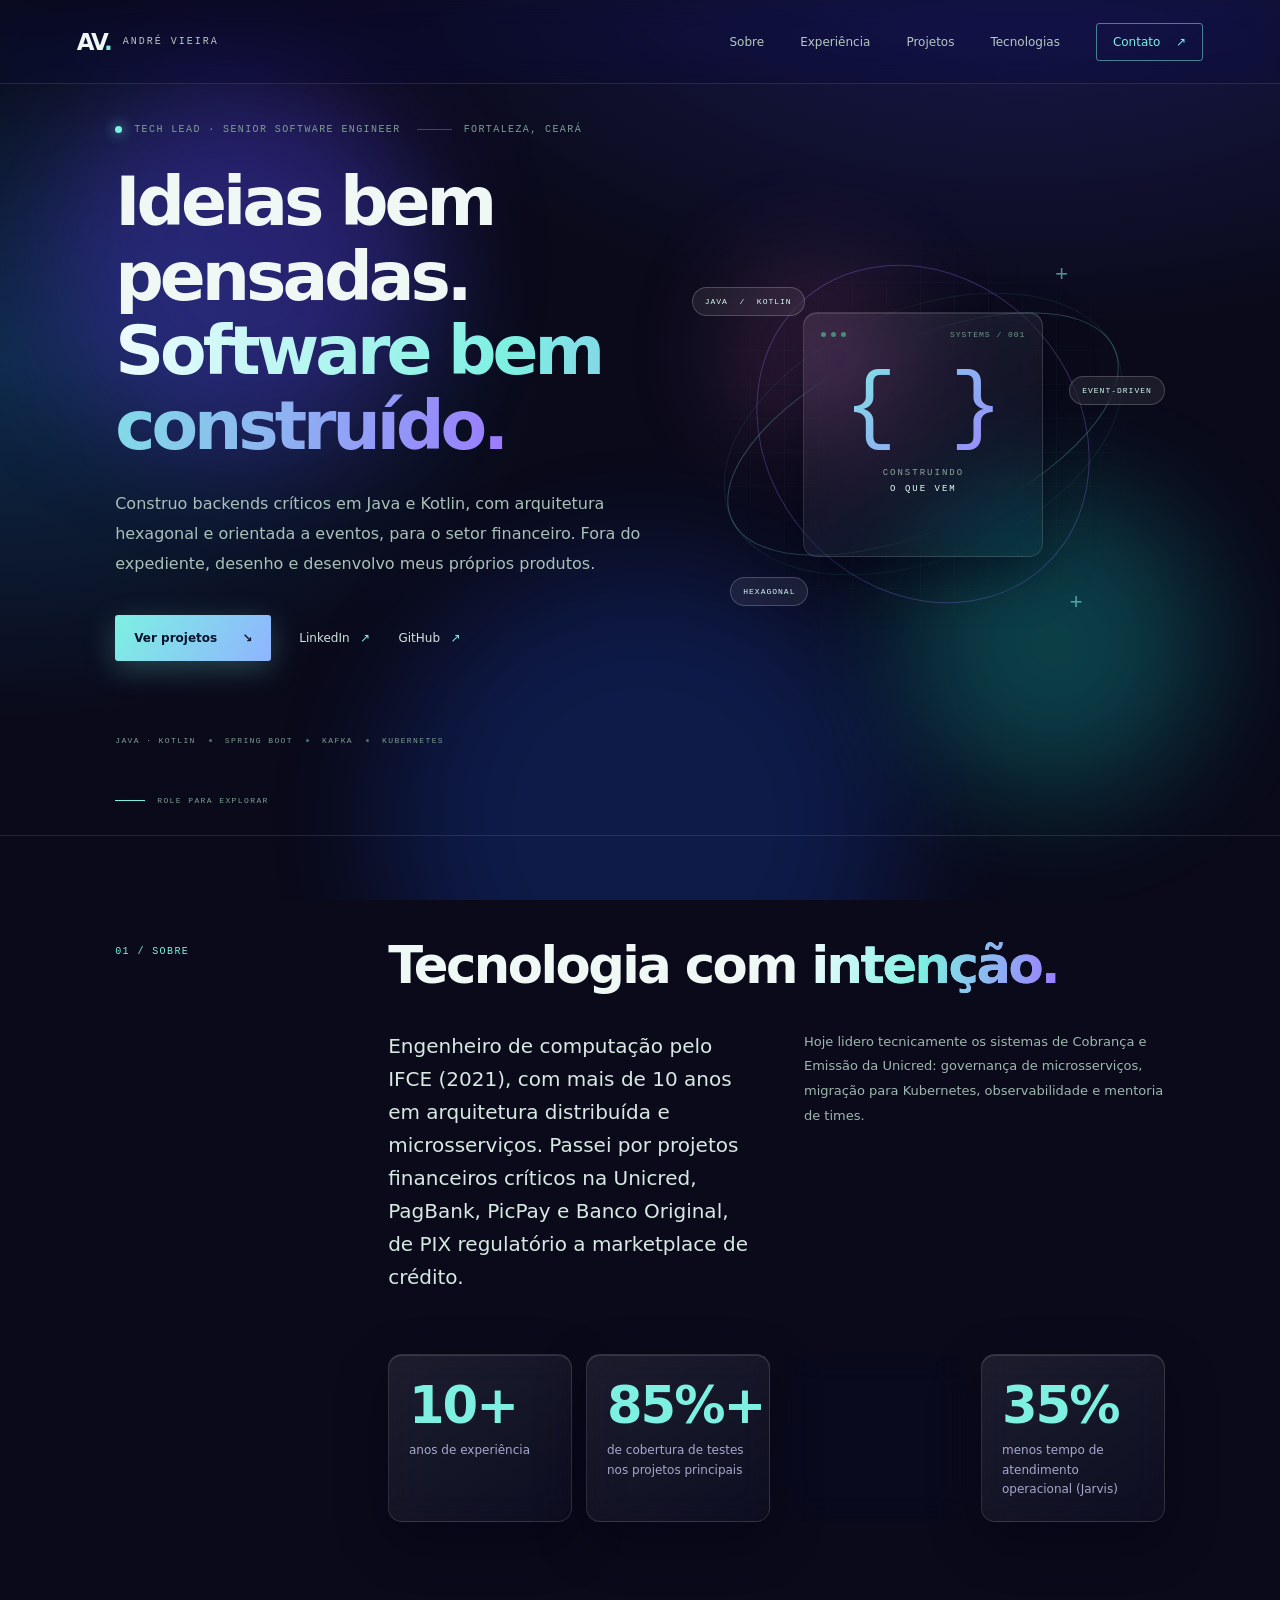
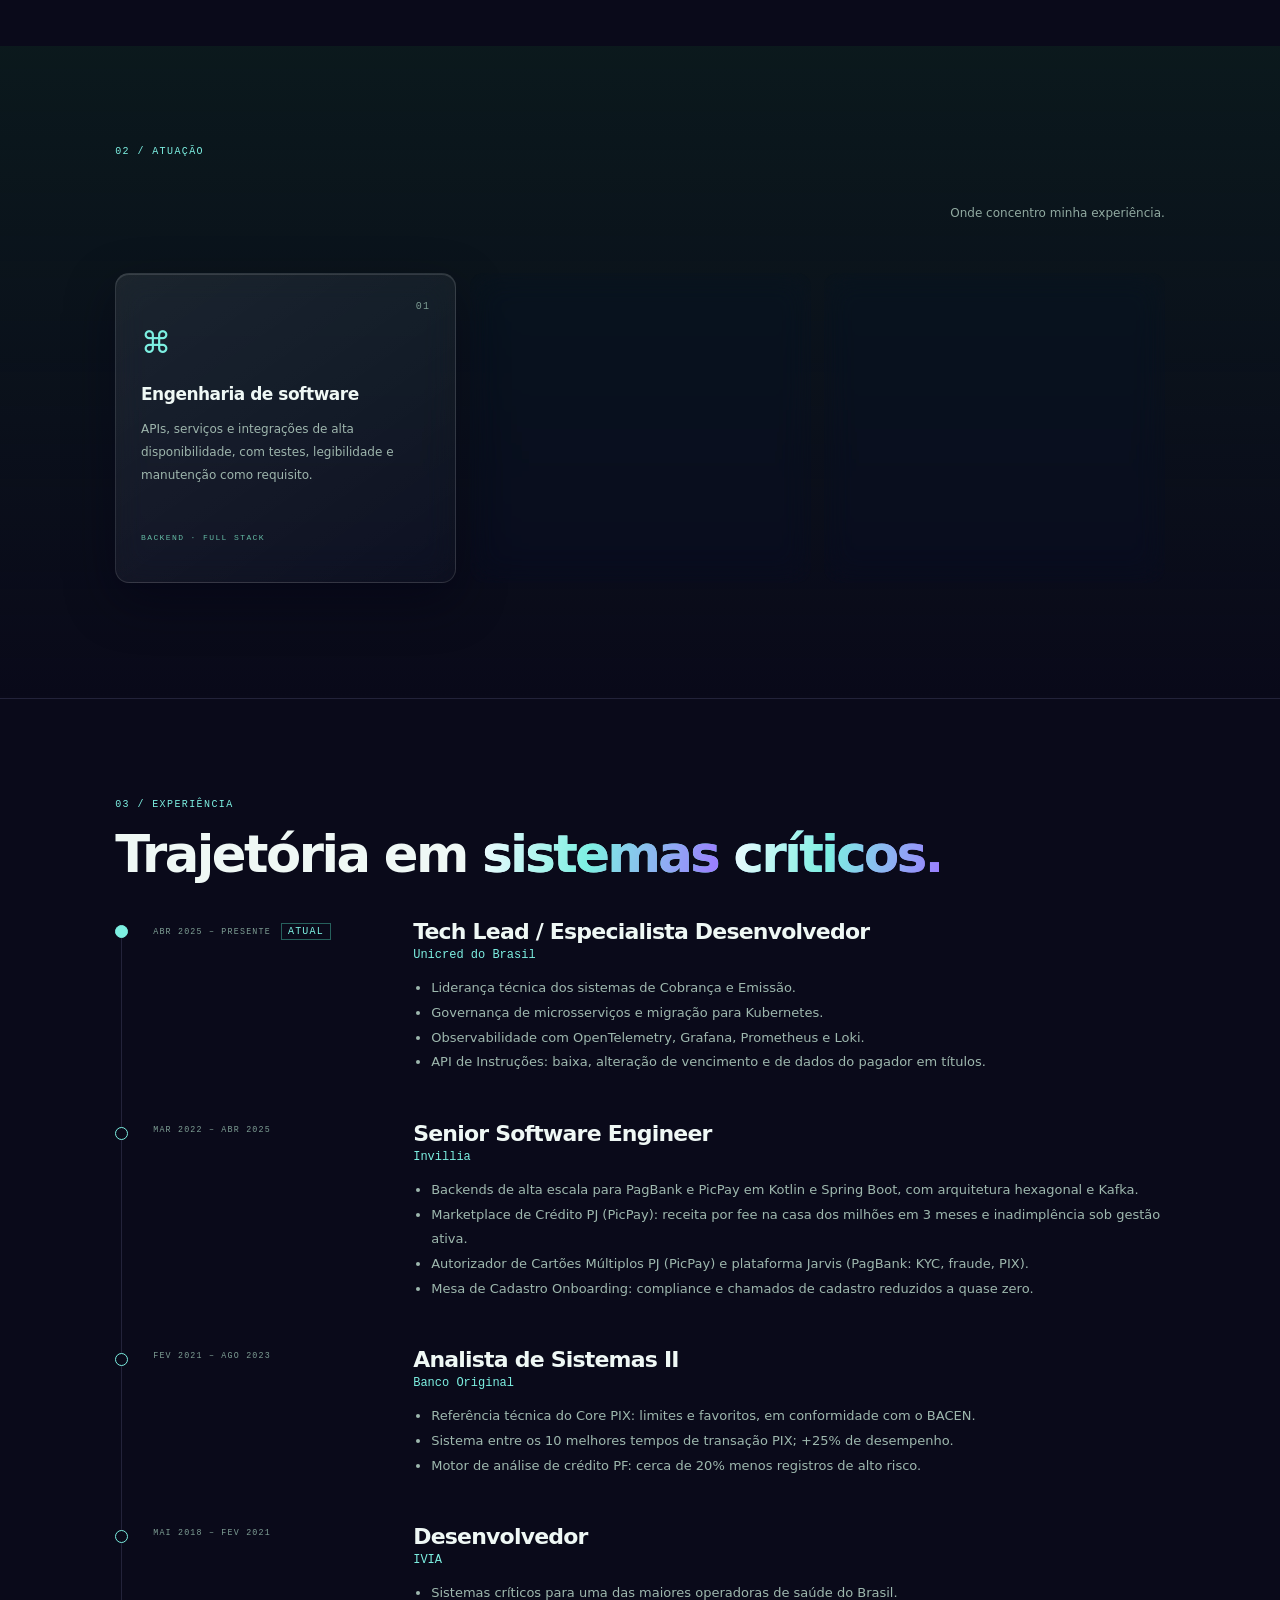
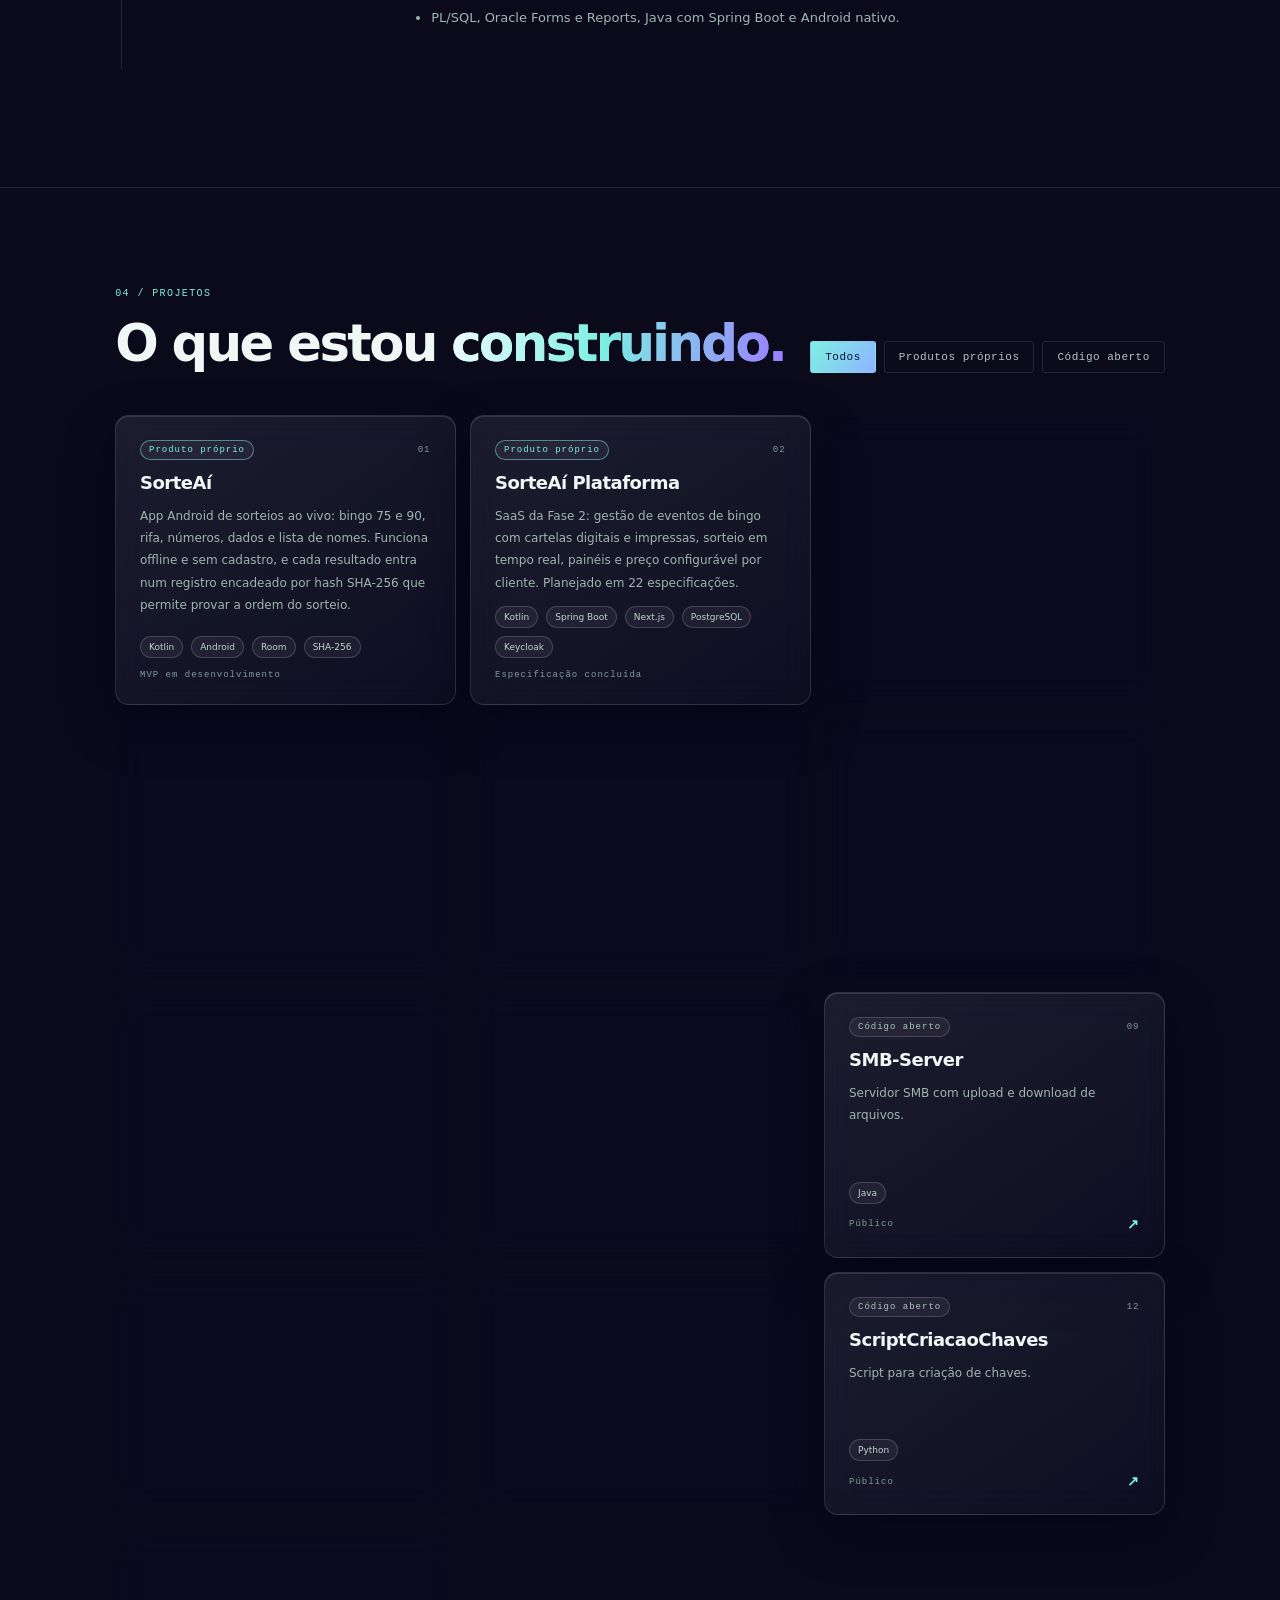
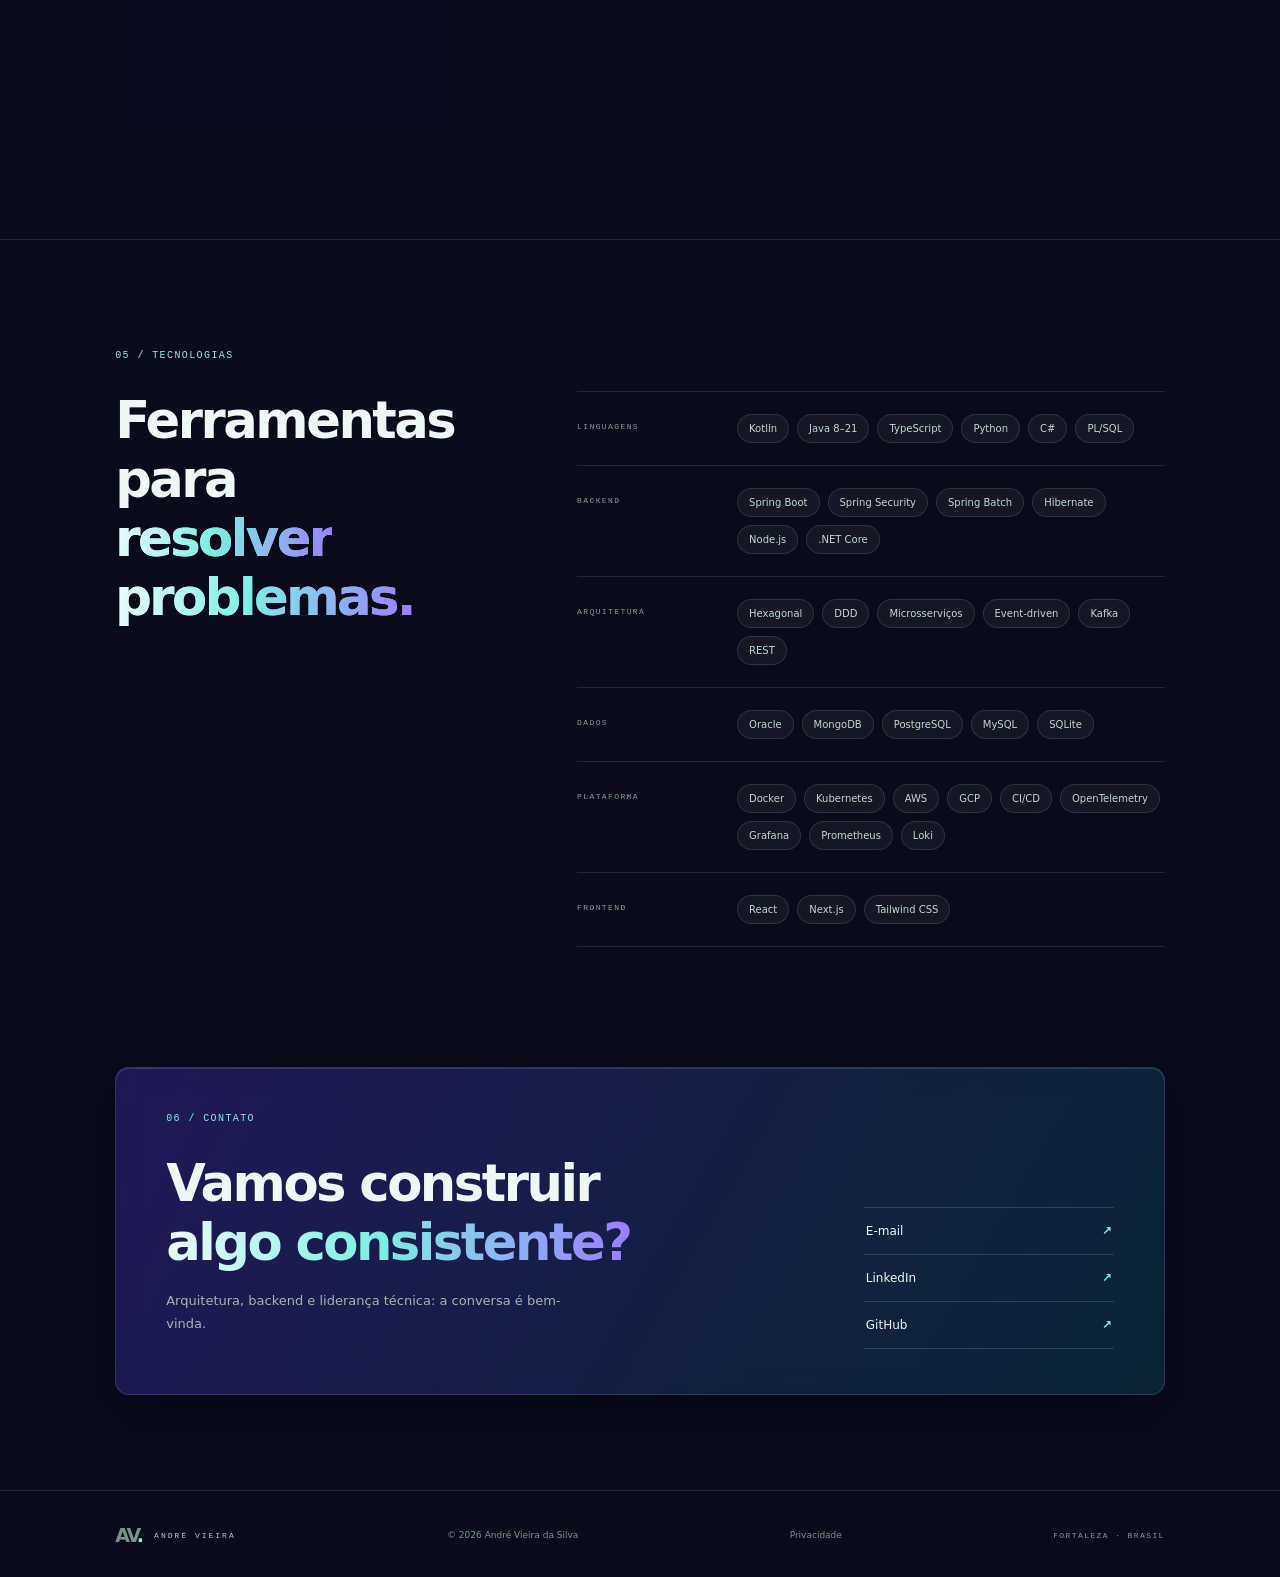
==== index.html @ d9280646 "Site pessoal: versão inicial (modelo Vidro)" ====
<!doctype html>
<html lang="pt-BR">
<head>
  <meta charset="utf-8">
  <meta name="viewport" content="width=device-width, initial-scale=1">
  <meta name="theme-color" content="#0a0a1a">
  <title>André Vieira — Tech Lead e Engenheiro de Software</title>
  <meta name="description" content="Tech Lead e Senior Software Engineer com mais de 10 anos em Java, Kotlin, Spring Boot e arquitetura orientada a eventos. Fortaleza, CE.">
  <meta property="og:title" content="André Vieira — Tech Lead e Engenheiro de Software">
  <meta property="og:description" content="Backends críticos em Java e Kotlin, arquitetura hexagonal e orientada a eventos.">
  <meta property="og:type" content="website">
  <meta property="og:locale" content="pt_BR">
  <link rel="icon" href="assets/favicon.svg" type="image/svg+xml">
  <link rel="manifest" href="site.webmanifest">
  <link rel="stylesheet" href="base-site.css">
  <link rel="stylesheet" href="base.css">
  <link rel="stylesheet" href="extras.css">
  <link rel="stylesheet" href="style.css">
</head>
<body>
  <noscript><p style="padding:2rem;color:#eff8f5">Este site precisa de JavaScript. Contato: sgavsnake@gmail.com · linkedin.com/in/andre-vieira-da-silva · github.com/engcomandre</p></noscript>
  <script src="content.js"></script>
  <script src="base.js"></script>
  <script src="sections.js"></script>
  <script src="app.js"></script>
</body>
</html>
---- base-site.css ----
:root{--bg:#071716;--bg2:#0b201e;--panel:#0d2421;--line:rgba(172,224,211,.13);--text:#eff8f5;--muted:#9bb4ad;--teal:#51e0c0;--teal2:#20b99c;--mono:"DM Mono",monospace;--sans:"Manrope",sans-serif}
*{box-sizing:border-box}html{scroll-behavior:smooth;scroll-padding-top:90px}body{margin:0;background:var(--bg);color:var(--text);font-family:var(--sans);overflow-x:hidden}a{color:inherit;text-decoration:none}.ambient{position:absolute;pointer-events:none;filter:blur(90px);opacity:.12;border-radius:50%;z-index:-1}.ambient-one{width:480px;height:480px;background:#1bc5a4;top:80px;right:4%}.ambient-two{width:360px;height:360px;background:#1c8d83;top:1150px;left:-180px}.site-header{height:84px;display:flex;align-items:center;justify-content:space-between;padding:0 max(6vw,24px);border-bottom:1px solid var(--line);position:sticky;top:0;background:rgba(7,23,22,.84);backdrop-filter:blur(18px);z-index:10}.brand{display:flex;align-items:center;gap:12px}.brand-mark{font-weight:800;font-size:23px;letter-spacing:-2px}.brand-mark span{color:var(--teal)}.brand-name{font:500 10px var(--mono);letter-spacing:2px;color:#b8cbc5}.nav{display:flex;align-items:center;gap:36px;font-size:12px;color:#b5c8c2}.nav a:hover,.text-link:hover{color:var(--teal)}.nav-cta{border:1px solid rgba(81,224,192,.45);padding:11px 16px;border-radius:3px;color:var(--teal)}.nav-cta span{margin-left:12px}.menu-toggle{display:none;background:none;border:0}.section-wrap{padding-left:max(9vw,28px);padding-right:max(9vw,28px)}.hero{min-height:690px;display:grid;grid-template-columns:1.08fr .92fr;align-items:center;position:relative;padding-top:40px;padding-bottom:90px}.eyebrow,.section-kicker,.hero-meta,.scroll-note,.card-index,.card-foot,.stack-label,.footer-note{font:10px var(--mono);letter-spacing:1.4px;color:#7e9e94}.eyebrow{display:flex;align-items:center;gap:12px}.status-dot{width:7px;height:7px;border-radius:50%;background:var(--teal);box-shadow:0 0 13px var(--teal)}.eyebrow-line{height:1px;width:35px;background:#31544c;margin-left:4px}.hero h1{font-size:clamp(42px,5.3vw,76px);letter-spacing:-4px;line-height:1.1;margin:30px 0 25px;font-weight:700}.gradient-text{background:linear-gradient(100deg,#e8fff8 0%,#51e0c0 58%,#35b7c1 100%);-webkit-background-clip:text;background-clip:text;color:transparent}.hero-lead{font-size:16px;line-height:1.9;color:#a9c0b8;max-width:560px}.hero-actions{display:flex;align-items:center;gap:28px;margin-top:35px}.button{display:inline-flex;gap:25px;align-items:center;padding:16px 19px;font-size:12px;font-weight:700;border-radius:3px}.button-primary{background:var(--teal);color:#05211c}.button-primary:hover{background:#8bf2d8;transform:translateY(-2px)}.text-link{font-size:12px;color:#d2e5de}.text-link span{color:var(--teal);margin-left:7px}.hero-meta{display:flex;align-items:center;gap:13px;margin-top:75px;font-size:8px}.hero-meta i{height:3px;width:3px;background:#4a7769;border-radius:50%}.hero-art{height:490px;position:relative;display:grid;place-items:center}.art-grid{position:absolute;inset:5% 0;background-image:linear-gradient(rgba(94,170,149,.08) 1px,transparent 1px),linear-gradient(90deg,rgba(94,170,149,.08) 1px,transparent 1px);background-size:34px 34px;mask-image:radial-gradient(ellipse,black 20%,transparent 72%)}.orbit{position:absolute;border:1px solid rgba(81,224,192,.19);border-radius:50%;transform:rotate(-24deg)}.orbit-a{width:420px;height:190px}.orbit-b{width:360px;height:310px;transform:rotate(48deg)}.orbit-c{width:250px;height:420px;transform:rotate(67deg);border-color:rgba(81,224,192,.1)}.core-card{width:240px;height:245px;background:linear-gradient(145deg,rgba(20,55,49,.96),rgba(7,25,23,.96));border:1px solid rgba(81,224,192,.45);box-shadow:0 20px 80px #020b0a,0 0 55px rgba(39,195,160,.12);position:relative;z-index:2;padding:17px}.core-top{display:flex;gap:5px;align-items:center}.core-dot{width:5px;height:5px;border-radius:50%;background:#4c8979}.core-label{font:8px var(--mono);letter-spacing:1px;color:#72998d;margin-left:auto}.core-symbol{font:88px var(--mono);font-weight:400;color:var(--teal);text-align:center;margin:20px 0 7px;text-shadow:0 0 30px rgba(81,224,192,.35)}.core-caption{font:9px var(--mono);letter-spacing:2px;color:#8aa89e;line-height:1.8;text-align:center}.core-caption b{color:#e1fff5;font-weight:500}.float-tag{position:absolute;font:8px var(--mono);letter-spacing:1px;color:#9bc8ba;border:1px solid rgba(81,224,192,.24);background:#0a201d;padding:9px 12px;z-index:3}.tag-a{top:20%;left:2%}.tag-b{right:0;top:38%}.tag-c{bottom:15%;left:10%}.art-cross{position:absolute;color:var(--teal);opacity:.6;font:22px var(--mono)}.cross-a{top:15%;right:20%}.cross-b{bottom:13%;right:17%}.scroll-note{position:absolute;bottom:30px;left:max(9vw,28px);display:flex;align-items:center;gap:12px;font-size:8px}.scroll-note span{height:1px;width:30px;background:var(--teal)}.intro{padding-top:110px;padding-bottom:125px;border-top:1px solid var(--line);display:grid;grid-template-columns:.3fr 1fr;gap:40px}.section-kicker{color:var(--teal)}h2{font-size:clamp(34px,4vw,54px);line-height:1.15;letter-spacing:-2.5px;margin:0 0 35px}.intro-content h2{margin-top:-10px}.intro-columns{display:grid;grid-template-columns:1fr 1fr;gap:55px}.large-copy{font-size:20px;line-height:1.65;color:#d7e9e2;margin:0}.body-copy{color:#9eb8ae;font-size:13px;line-height:1.9}.body-copy p{margin:0 0 15px}.work{padding-top:100px;padding-bottom:115px;background:linear-gradient(180deg,rgba(12,35,31,.6),rgba(7,23,22,0))}.section-heading{display:flex;align-items:end;justify-content:space-between;margin-bottom:42px}.section-heading h2{margin:15px 0 0}.section-heading>p{max-width:260px;color:#91aaa1;font-size:12px;line-height:1.8;margin:0 0 7px}.work-grid{display:grid;grid-template-columns:repeat(3,1fr);gap:14px}.work-card{min-height:310px;padding:27px 25px 22px;background:rgba(13,36,33,.78);border:1px solid var(--line);position:relative;transition:.25s}.work-card:hover{border-color:rgba(81,224,192,.55);transform:translateY(-5px)}.card-index{position:absolute;right:24px;top:27px}.card-icon{font-size:30px;color:var(--teal);margin:24px 0 24px}.work-card h3{font-size:17px;letter-spacing:-.5px;margin:0 0 14px}.work-card p{font-size:12px;line-height:1.9;color:#9eb6ad;min-height:90px}.card-foot{font-size:8px;color:#64bba4;display:block;margin-top:25px}.stack{padding-top:110px;padding-bottom:120px;border-top:1px solid var(--line)}.stack-layout{display:grid;grid-template-columns:.8fr 1.2fr;gap:70px;margin-top:30px}.stack-layout h2{margin:0}.stack-groups{border-top:1px solid var(--line)}.stack-row{display:grid;grid-template-columns:140px 1fr;gap:20px;padding:22px 0;border-bottom:1px solid var(--line)}.stack-label{padding-top:8px;font-size:8px}.chips{display:flex;flex-wrap:wrap;gap:8px}.chips span{padding:8px 11px;border:1px solid rgba(139,181,165,.18);background:rgba(13,36,33,.55);border-radius:2px;color:#c0d8ce;font-size:10px}.contact{padding-bottom:95px}.contact-panel{background:linear-gradient(110deg,#102f29,#0b211e);border:1px solid rgba(81,224,192,.22);padding:45px 50px}.contact-content{display:grid;grid-template-columns:1fr 250px;gap:40px;align-items:end;margin-top:30px}.contact-content h2{margin:0 0 17px}.contact-content p{color:#9eb8ae;font-size:13px;line-height:1.8;max-width:430px}.contact-links{border-top:1px solid rgba(152,202,184,.2)}.contact-links a{display:flex;justify-content:space-between;padding:16px 2px;border-bottom:1px solid rgba(152,202,184,.2);font-size:12px}.contact-links b{color:var(--teal)}.contact-links a:hover{color:var(--teal)}.footer{min-height:90px;border-top:1px solid var(--line);display:flex;align-items:center;justify-content:space-between;gap:20px;color:#78948a;font-size:9px}.footer .brand-mark{font-size:19px}.footer .brand-name{font-size:8px}.footer>a:not(.brand):hover{color:var(--teal)}.footer-note{font-size:8px}
@media(max-width:900px){.hero{grid-template-columns:1fr;min-height:auto;padding-top:100px}.hero-copy{position:relative;z-index:2}.hero-art{height:390px;margin-top:30px}.hero-meta{margin-top:48px}.intro{grid-template-columns:1fr;gap:25px}.intro-content h2{margin-top:0}.stack-layout{grid-template-columns:1fr;gap:35px}.work-grid{grid-template-columns:1fr 1fr}.work-card:last-child{grid-column:span 2}.footer{flex-wrap:wrap;padding-top:25px;padding-bottom:25px}}
@media(max-width:620px){.site-header{height:70px}.menu-toggle{display:flex;flex-direction:column;gap:5px;padding:10px}.menu-toggle span{width:22px;height:1px;background:var(--teal)}.nav{display:none;position:absolute;top:69px;left:0;right:0;padding:22px 28px 26px;background:#0a201d;border-bottom:1px solid var(--line);flex-direction:column;align-items:flex-start;gap:22px}.nav.open{display:flex}.section-wrap{padding-left:25px;padding-right:25px}.hero{padding-top:75px;padding-bottom:75px}.hero h1{letter-spacing:-2.5px;font-size:clamp(39px,11vw,58px)}.hero-lead{font-size:14px}.hero-actions{gap:20px;flex-wrap:wrap}.hero-meta{font-size:7px;gap:8px;flex-wrap:wrap}.hero-art{height:330px;margin-left:-15px;margin-right:-15px;transform:scale(.88)}.orbit-a{width:330px}.orbit-b{width:300px;height:260px}.orbit-c{height:350px}.tag-a{left:-2%}.tag-b{right:-2%}.tag-c{left:0}.scroll-note{left:25px}.intro,.work,.stack{padding-top:75px;padding-bottom:80px}.intro-columns{grid-template-columns:1fr;gap:20px}.large-copy{font-size:18px}.section-heading{display:block}.section-heading>p{margin-top:18px}.work-grid{grid-template-columns:1fr}.work-card:last-child{grid-column:auto}.work-card{min-height:280px}.work-card p{min-height:0}.stack-row{grid-template-columns:1fr;gap:12px}.contact{padding-bottom:65px}.contact-panel{padding:30px 23px}.contact-content{grid-template-columns:1fr;gap:25px}.contact-content h2{font-size:38px}.footer{justify-content:flex-start;gap:15px}.footer>span:nth-child(2){order:3;width:100%}.footer-note{display:none}}
---- base.css ----
/* Base compartilhada: reset mínimo e mecânica de reveal. */
*, *::before, *::after { box-sizing: border-box; }
html { scroll-behavior: smooth; scroll-padding-top: 5rem; -webkit-text-size-adjust: 100%; }
body { margin: 0; }
img, svg { max-width: 100%; }
a { color: inherit; }
button { font: inherit; color: inherit; }
:focus-visible { outline: 2px solid var(--focus, currentColor); outline-offset: 3px; }

[data-reveal] {
  opacity: 0;
  transform: translateY(var(--ry-from, 26px));
  transition: opacity .8s cubic-bezier(.2,.7,.2,1) var(--d, 0s), transform .8s cubic-bezier(.2,.7,.2,1) var(--d, 0s);
}
[data-reveal].in { opacity: 1; transform: none; }

@media (prefers-reduced-motion: reduce) {
  html { scroll-behavior: auto; }
  *, *::before, *::after { animation-duration: .001ms !important; animation-iteration-count: 1 !important; transition-duration: .001ms !important; }
  [data-reveal] { opacity: 1; transform: none; }
}
.sr-only { position: absolute; width: 1px; height: 1px; overflow: hidden; clip: rect(0 0 0 0); white-space: nowrap; }
---- extras.css ----
/* Estilos das seções novas (estatísticas, experiência, projetos) e do split de títulos.
   Usa as variáveis da base; cada modelo pode sobrescrever. */
.stats { display: grid; grid-template-columns: repeat(4, 1fr); gap: 14px; margin-top: 60px; }
.stat { padding: 22px 20px; border: 1px solid var(--line); background: rgba(13,36,33,.55); }
.stat b { display: block; font-size: clamp(34px, 4vw, 52px); letter-spacing: -2px; color: var(--teal); font-weight: 700; line-height: 1.1; font-variant-numeric: tabular-nums; }
.stat span { display: block; margin-top: 8px; font-size: 12px; line-height: 1.6; color: var(--muted); }

.xp-sec, .proj-sec { padding-top: 100px; padding-bottom: 110px; border-top: 1px solid var(--line); }
.xp-sec h2, .proj-sec h2 { margin-top: 15px; }
.xp { position: relative; margin-top: 30px; --p: 0; }
.xp::before { content: ""; position: absolute; left: 6px; top: 8px; bottom: 8px; width: 1px; background: var(--line); }
.xp::after { content: ""; position: absolute; left: 6px; top: 8px; bottom: 8px; width: 1px; background: var(--teal); transform-origin: top; transform: scaleY(var(--p)); box-shadow: 0 0 12px var(--teal); }
.xp-item { position: relative; display: grid; grid-template-columns: 230px 1fr; gap: 30px; padding: 0 0 46px 38px; }
.xp-when { font: 10px var(--mono); letter-spacing: 1.2px; color: #7e9e94; text-transform: uppercase; display: flex; gap: 10px; align-items: center; align-self: start; padding-top: 4px; }
.xp-when em { font-style: normal; color: var(--teal); border: 1px solid rgba(81,224,192,.4); padding: 2px 6px; }
.xp-dot { position: absolute; left: 0; top: 6px; width: 13px; height: 13px; border-radius: 50%; background: var(--bg); border: 1px solid var(--teal); }
.xp-item.now .xp-dot { background: var(--teal); box-shadow: 0 0 0 0 rgba(81,224,192,.6); animation: ping 2.2s infinite; }
@keyframes ping { 70% { box-shadow: 0 0 0 11px rgba(81,224,192,0); } 100% { box-shadow: 0 0 0 0 rgba(81,224,192,0); } }
.xp-body h3 { font-size: 22px; letter-spacing: -.8px; margin: 0; }
.xp-co { margin: 4px 0 14px; color: var(--teal); font: 12px var(--mono); }
.xp-body ul { margin: 0; padding-left: 18px; color: #9eb8ae; font-size: 13px; line-height: 1.9; }

.filters { display: flex; gap: 8px; flex-wrap: wrap; }
.filters button { background: transparent; border: 1px solid var(--line); color: #b5c8c2; padding: 9px 14px; font: 11px var(--mono); letter-spacing: .5px; cursor: pointer; border-radius: 3px; transition: .2s; }
.filters button:hover { border-color: rgba(81,224,192,.5); color: var(--teal); }
.filters button.on { background: var(--teal); color: #05211c; border-color: var(--teal); }
.proj-grid { display: grid; grid-template-columns: repeat(auto-fill, minmax(290px, 1fr)); gap: 14px; }
.proj-card { position: relative; display: flex; flex-direction: column; gap: 12px; padding: 24px; background: rgba(13,36,33,.78); border: 1px solid var(--line); transition: border-color .25s, transform .25s; overflow: hidden; }
.proj-card[hidden] { display: none; }
.proj-card.pop { animation: pop .5s cubic-bezier(.2,.7,.2,1) both; }
@keyframes pop { from { opacity: 0; transform: translateY(14px) scale(.98); } }
.proj-card:hover { border-color: rgba(81,224,192,.55); transform: translateY(-4px); }
.proj-card h3 { margin: 0; font-size: 18px; letter-spacing: -.5px; word-break: break-word; }
.proj-card p { margin: 0; font-size: 12px; line-height: 1.85; color: #9eb6ad; flex: 1; }
.proj-top, .proj-foot { display: flex; justify-content: space-between; align-items: center; font: 9px var(--mono); letter-spacing: 1px; color: #7e9e94; }
.proj-foot b { color: var(--teal); font-size: 14px; }
.badge { padding: 4px 8px; border: 1px solid rgba(139,181,165,.25); color: #a9c8bc; }
.badge.autoral { border-color: rgba(81,224,192,.45); color: var(--teal); }
.proj-card .chips span { font-size: 9px; padding: 5px 8px; }

/* títulos palavra a palavra */
.w { display: inline-block; opacity: 0; transform: translateY(.55em); filter: blur(6px); transition: opacity .7s, transform .7s cubic-bezier(.2,.7,.2,1), filter .7s; transition-delay: calc(var(--i) * 60ms); }
.in > .w, .in .w { opacity: 1; transform: none; filter: none; }
.gradient-text .w { background: inherit; -webkit-background-clip: text; background-clip: text; color: transparent; }

@media (max-width: 900px) { .stats { grid-template-columns: 1fr 1fr; } .xp-item { grid-template-columns: 1fr; gap: 10px; } }
@media (max-width: 620px) { .xp-sec, .proj-sec { padding-top: 75px; padding-bottom: 80px; } .stats { gap: 10px; } }
@media (prefers-reduced-motion: reduce) { .w { opacity: 1; transform: none; filter: none; } .xp-item.now .xp-dot { animation: none; } }
---- style.css ----
:root {
  --sans: ui-sans-serif, system-ui, "Segoe UI", Roboto, "Helvetica Neue", sans-serif;
  --mono: ui-monospace, "SF Mono", Menlo, Consolas, monospace;
  --bg: #0a0a1a; --bg2: #101030; --panel: #14143a;
  --line: rgba(190,190,255,.14); --muted: #a7a9cc;
  --teal: #7df0e2; --teal2: #5fa8ff; --violet: #9b7bff;
  --px: 0; --py: 0;
}
body { background: radial-gradient(1200px 700px at 80% -10%, #1b1b55 0%, transparent 60%), radial-gradient(900px 600px at 0% 40%, #0e2b4a 0%, transparent 60%), var(--bg); background-attachment: fixed; }
.gradient-text { background: linear-gradient(100deg, #f0fbff 0%, #7df0e2 45%, #9b7bff 100%); -webkit-background-clip: text; background-clip: text; color: transparent; }
.site-header { background: rgba(14,14,40,.35); backdrop-filter: blur(14px) saturate(140%); transition: background .3s, height .3s, border-color .3s; }
.site-header.scrolled { background: rgba(14,14,40,.72); height: 68px; border-color: rgba(190,190,255,.22); }
.nav-cta { border-color: rgba(125,240,226,.5); }
.button-primary { background: linear-gradient(120deg, #7df0e2, #8fb4ff); color: #07122b; box-shadow: 0 8px 30px rgba(125,240,226,.25); }
.button-primary:hover { background: linear-gradient(120deg, #a6fff4, #b4ccff); }
.filters button.on { background: linear-gradient(120deg, #7df0e2, #8fb4ff); color: #07122b; border-color: transparent; }

/* camadas de profundidade: cada orbe se desloca em uma intensidade */
.depth { position: fixed; inset: 0; z-index: -1; overflow: hidden; pointer-events: none; }
.depth i { position: absolute; border-radius: 50%; filter: blur(60px); opacity: .5; translate: calc(var(--px) * var(--k) * 1px) calc(var(--py) * var(--k) * 1px); transition: translate .5s cubic-bezier(.2,.7,.2,1); animation: float 14s ease-in-out infinite alternate; }
.o1 { --k: -60; width: 380px; height: 380px; background: #5b3df0; top: 8%; left: 4%; opacity: .35 !important; }
.o2 { --k: 90; width: 300px; height: 300px; background: #12c9c0; top: 55%; right: 6%; animation-delay: -5s; opacity: .28 !important; }
.o3 { --k: -130; width: 160px; height: 160px; background: #ff7ad9; top: 30%; right: 30%; animation-delay: -9s; opacity: .22 !important; filter: blur(40px); }
.o4 { --k: 50; width: 520px; height: 520px; background: #1e5bff; bottom: -20%; left: 30%; animation-delay: -3s; opacity: .2 !important; }
@keyframes float { to { transform: translateY(-40px) scale(1.08); } }

/* vidro: desfoque, borda em gradiente, brilho que segue o cursor, tilt 3D */
.proj-card, .work-card, .stat, .contact-panel, .core-card {
  background: linear-gradient(145deg, rgba(255,255,255,.08), rgba(255,255,255,.02));
  backdrop-filter: blur(16px) saturate(130%); -webkit-backdrop-filter: blur(16px) saturate(130%);
  border: 1px solid rgba(255,255,255,.12); border-radius: 14px;
  box-shadow: 0 18px 50px rgba(2,2,20,.45), inset 0 1px 0 rgba(255,255,255,.12);
  position: relative; overflow: hidden;
}
.proj-card.in, .work-card.in, .stat.in {
  transform: perspective(900px) rotateY(calc(var(--rx, 0) * 12deg)) rotateX(calc(var(--ry, 0) * -12deg)) translateZ(0);
  transition: transform .18s ease-out, opacity .8s var(--d, 0s), border-color .3s;
}
.proj-card:hover, .work-card:hover { border-color: rgba(125,240,226,.5); }
.proj-card::before, .work-card::before, .stat::before, .core-card::before {
  content: ""; position: absolute; inset: 0; pointer-events: none; opacity: 0; transition: opacity .3s;
  background: radial-gradient(300px circle at var(--x, 50%) var(--y, 50%), rgba(255,255,255,.22), transparent 55%); mix-blend-mode: soft-light;
}
.proj-card:hover::before, .work-card:hover::before, .stat:hover::before, .core-card:hover::before { opacity: 1; }
.proj-card .chips span, .badge { border-radius: 999px; border-color: rgba(255,255,255,.16); background: rgba(255,255,255,.05); }
.badge.autoral { border-color: rgba(125,240,226,.5); }
.contact-panel { background: linear-gradient(120deg, rgba(91,61,240,.28), rgba(18,201,192,.14)); }
.chips span { border-radius: 999px; background: rgba(255,255,255,.05); }
.xp::after { background: linear-gradient(#7df0e2, #9b7bff); box-shadow: 0 0 14px #7df0e2; }
.xp-dot { border-color: #7df0e2; }

/* hero: orbes e etiquetas em profundidades distintas seguindo o ponteiro */
.hero-art > * { transition: translate .5s cubic-bezier(.2,.7,.2,1); }
.core-card { translate: calc(var(--px) * -18px) calc(var(--py) * -18px); transform: rotateY(calc(var(--px) * 22deg)) rotateX(calc(var(--py) * -22deg)); transition: transform .3s, translate .5s; }
.orbit-a { translate: calc(var(--px) * 40px) calc(var(--py) * 40px); border-color: rgba(125,240,226,.28); }
.orbit-b { translate: calc(var(--px) * -55px) calc(var(--py) * -30px); border-color: rgba(155,123,255,.3); }
.orbit-c { translate: calc(var(--px) * 25px) calc(var(--py) * -45px); }
.tag-a { translate: calc(var(--px) * 70px) calc(var(--py) * 50px); } .tag-b { translate: calc(var(--px) * -80px) calc(var(--py) * 40px); } .tag-c { translate: calc(var(--px) * 60px) calc(var(--py) * -60px); }
.float-tag { background: rgba(255,255,255,.07); backdrop-filter: blur(10px); border-radius: 999px; border-color: rgba(255,255,255,.2); color: #d4f8f3; }
.core-symbol { background: linear-gradient(135deg, #7df0e2, #9b7bff); -webkit-background-clip: text; background-clip: text; color: transparent; text-shadow: none; }

@media (hover: none) { .proj-card.in, .work-card.in, .stat.in { transform: none; } }
@media (max-width: 900px) { .core-card, .orbit-a, .orbit-b, .orbit-c, .float-tag { translate: none; } }
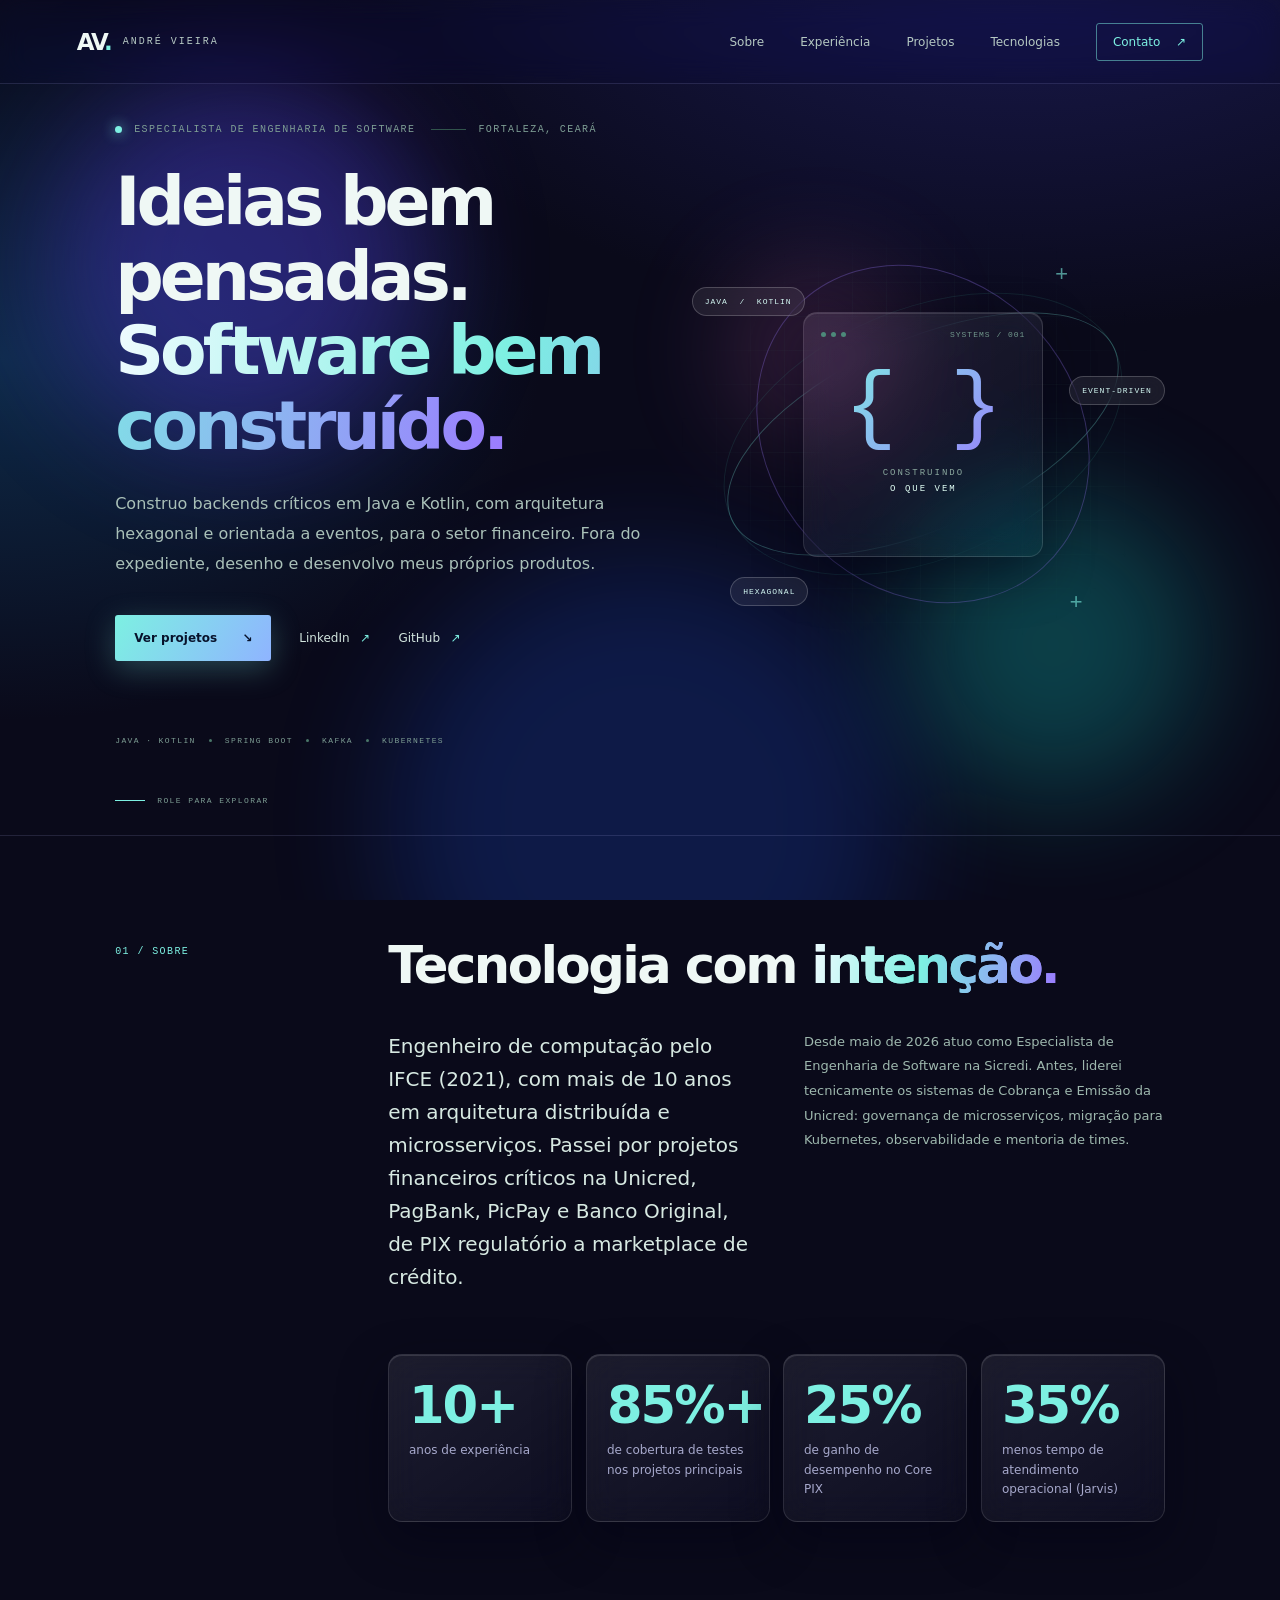
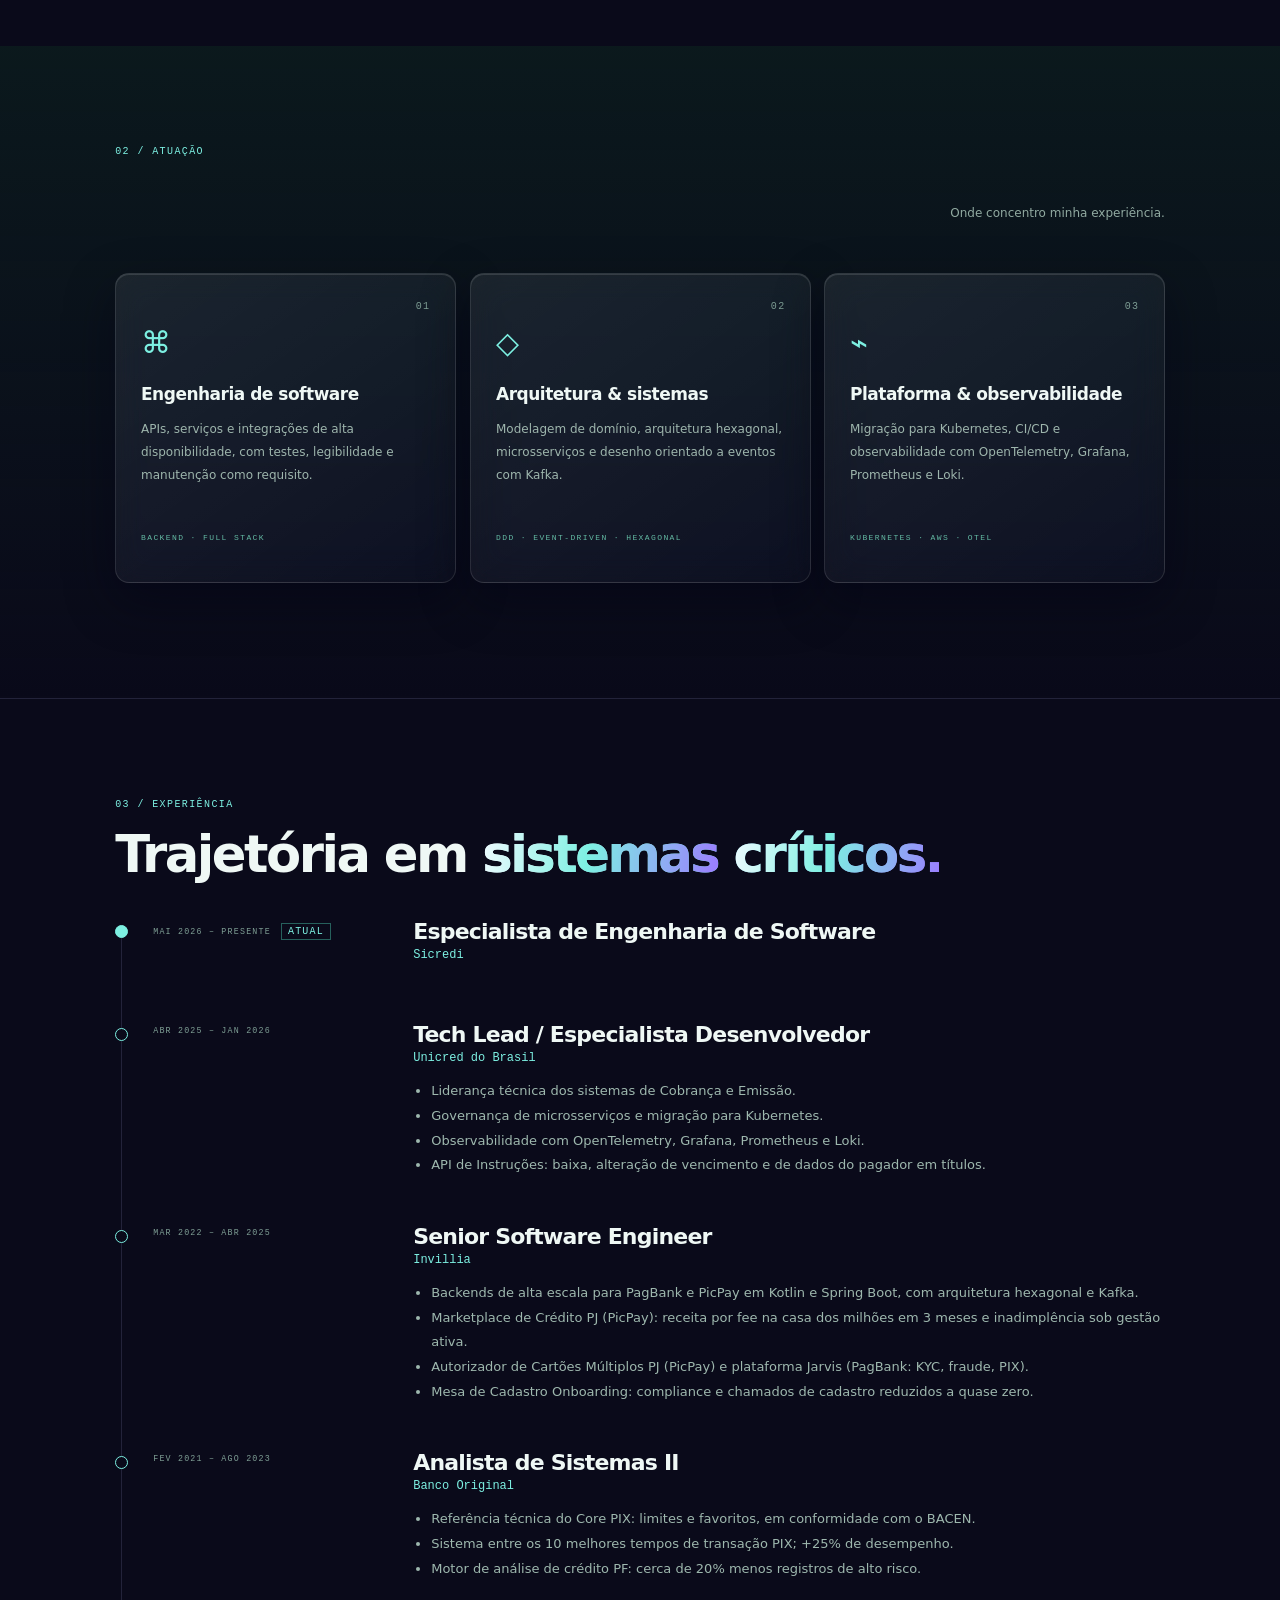
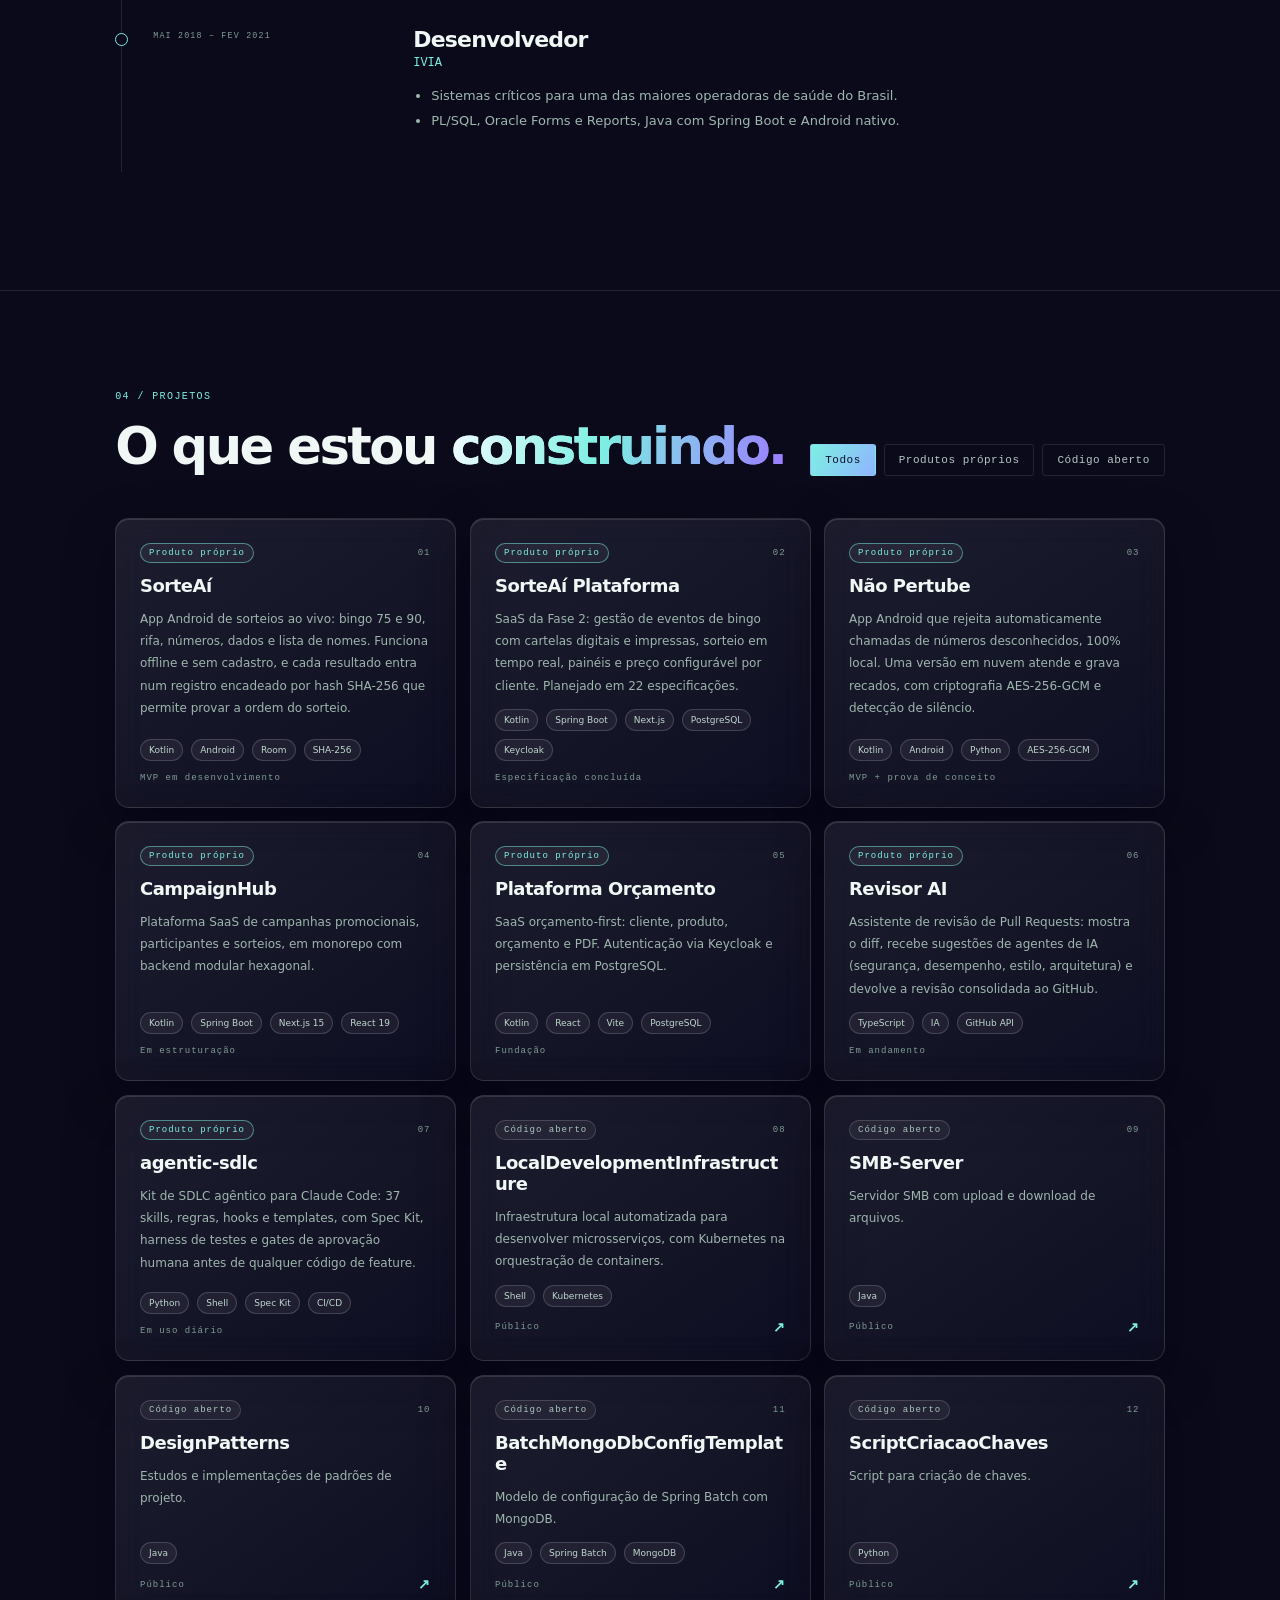
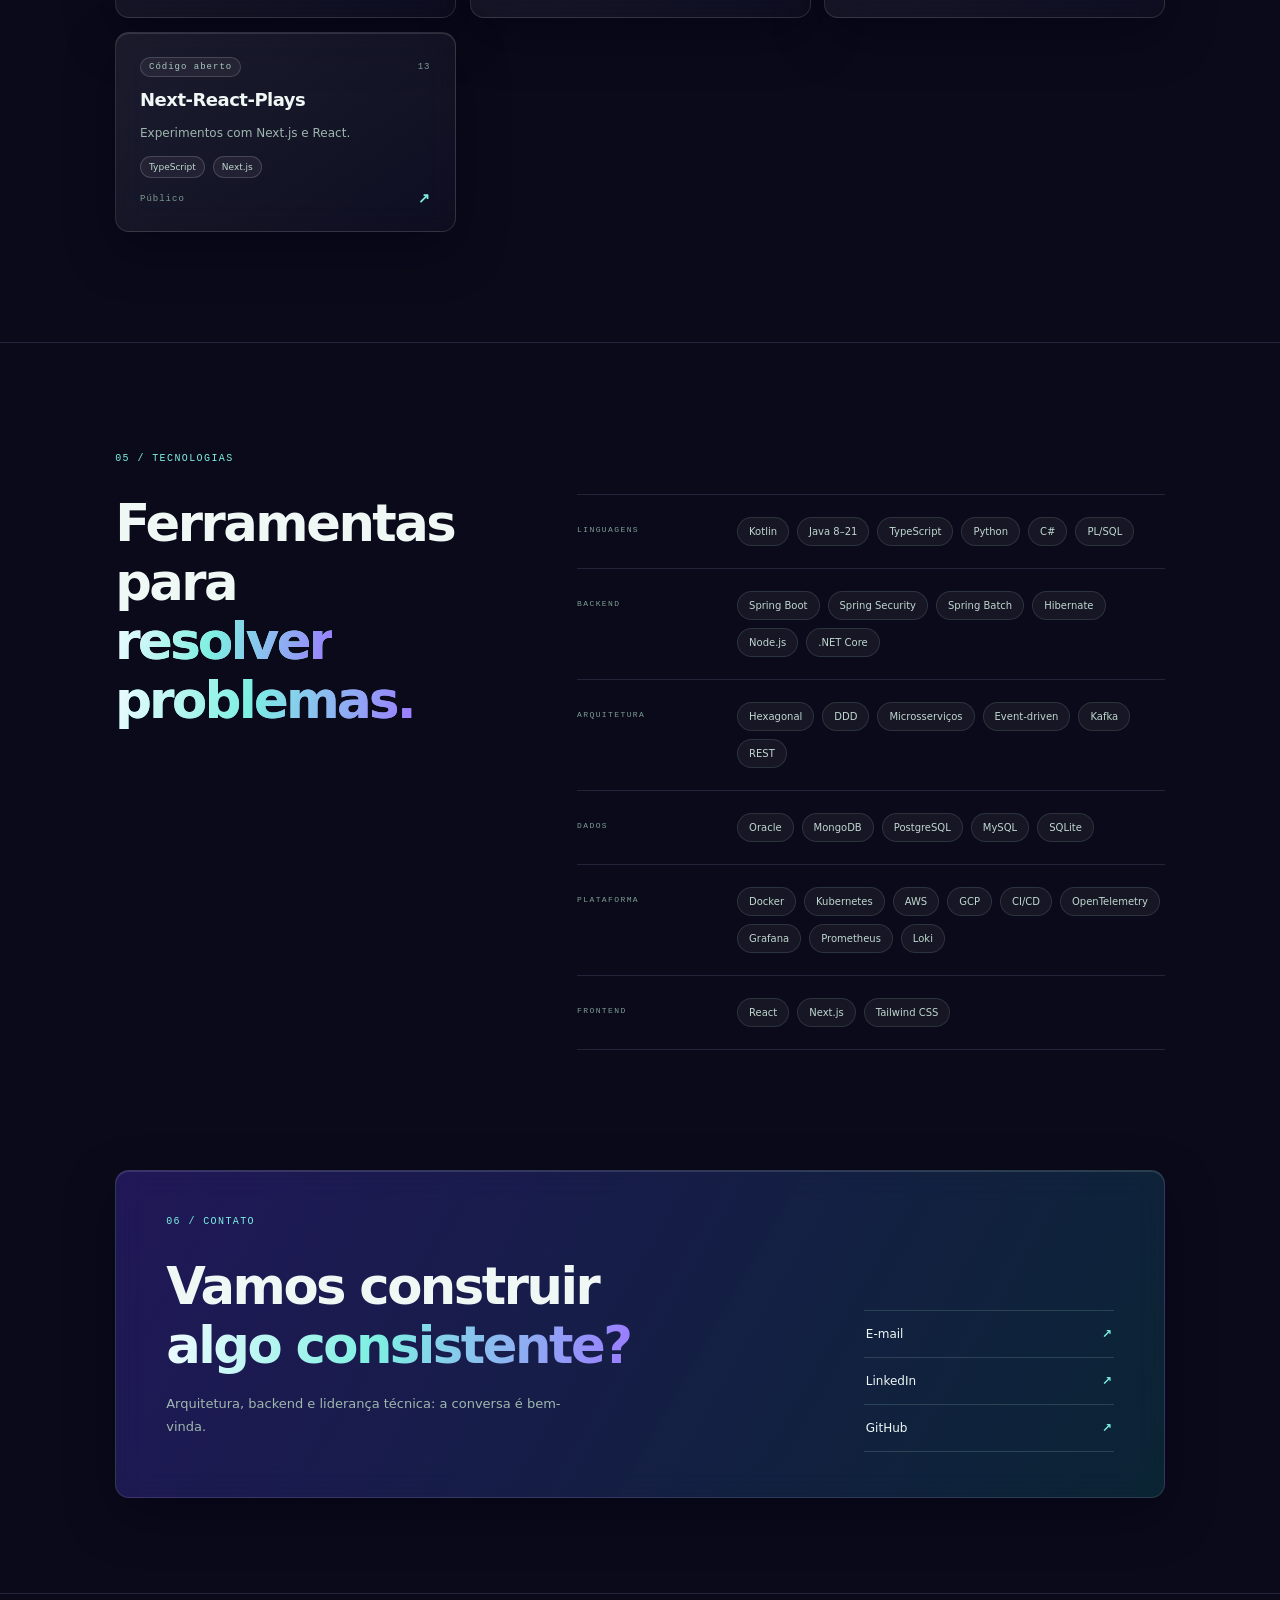
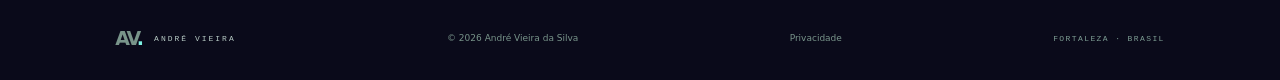
==== commit 2fe65a85: "Atualiza cargo atual: Especialista de Engenharia de Software na Sicredi" ====
--- a/index.html
+++ b/index.html
@@ -4,9 +4,9 @@
   <meta charset="utf-8">
   <meta name="viewport" content="width=device-width, initial-scale=1">
   <meta name="theme-color" content="#0a0a1a">
-  <title>André Vieira — Tech Lead e Engenheiro de Software</title>
-  <meta name="description" content="Tech Lead e Senior Software Engineer com mais de 10 anos em Java, Kotlin, Spring Boot e arquitetura orientada a eventos. Fortaleza, CE.">
-  <meta property="og:title" content="André Vieira — Tech Lead e Engenheiro de Software">
+  <title>André Vieira — Engenharia de Software</title>
+  <meta name="description" content="Especialista de Engenharia de Software com mais de 10 anos em Java, Kotlin, Spring Boot e arquitetura orientada a eventos. Fortaleza, CE.">
+  <meta property="og:title" content="André Vieira — Engenharia de Software">
   <meta property="og:description" content="Backends críticos em Java e Kotlin, arquitetura hexagonal e orientada a eventos.">
   <meta property="og:type" content="website">
   <meta property="og:locale" content="pt_BR">
